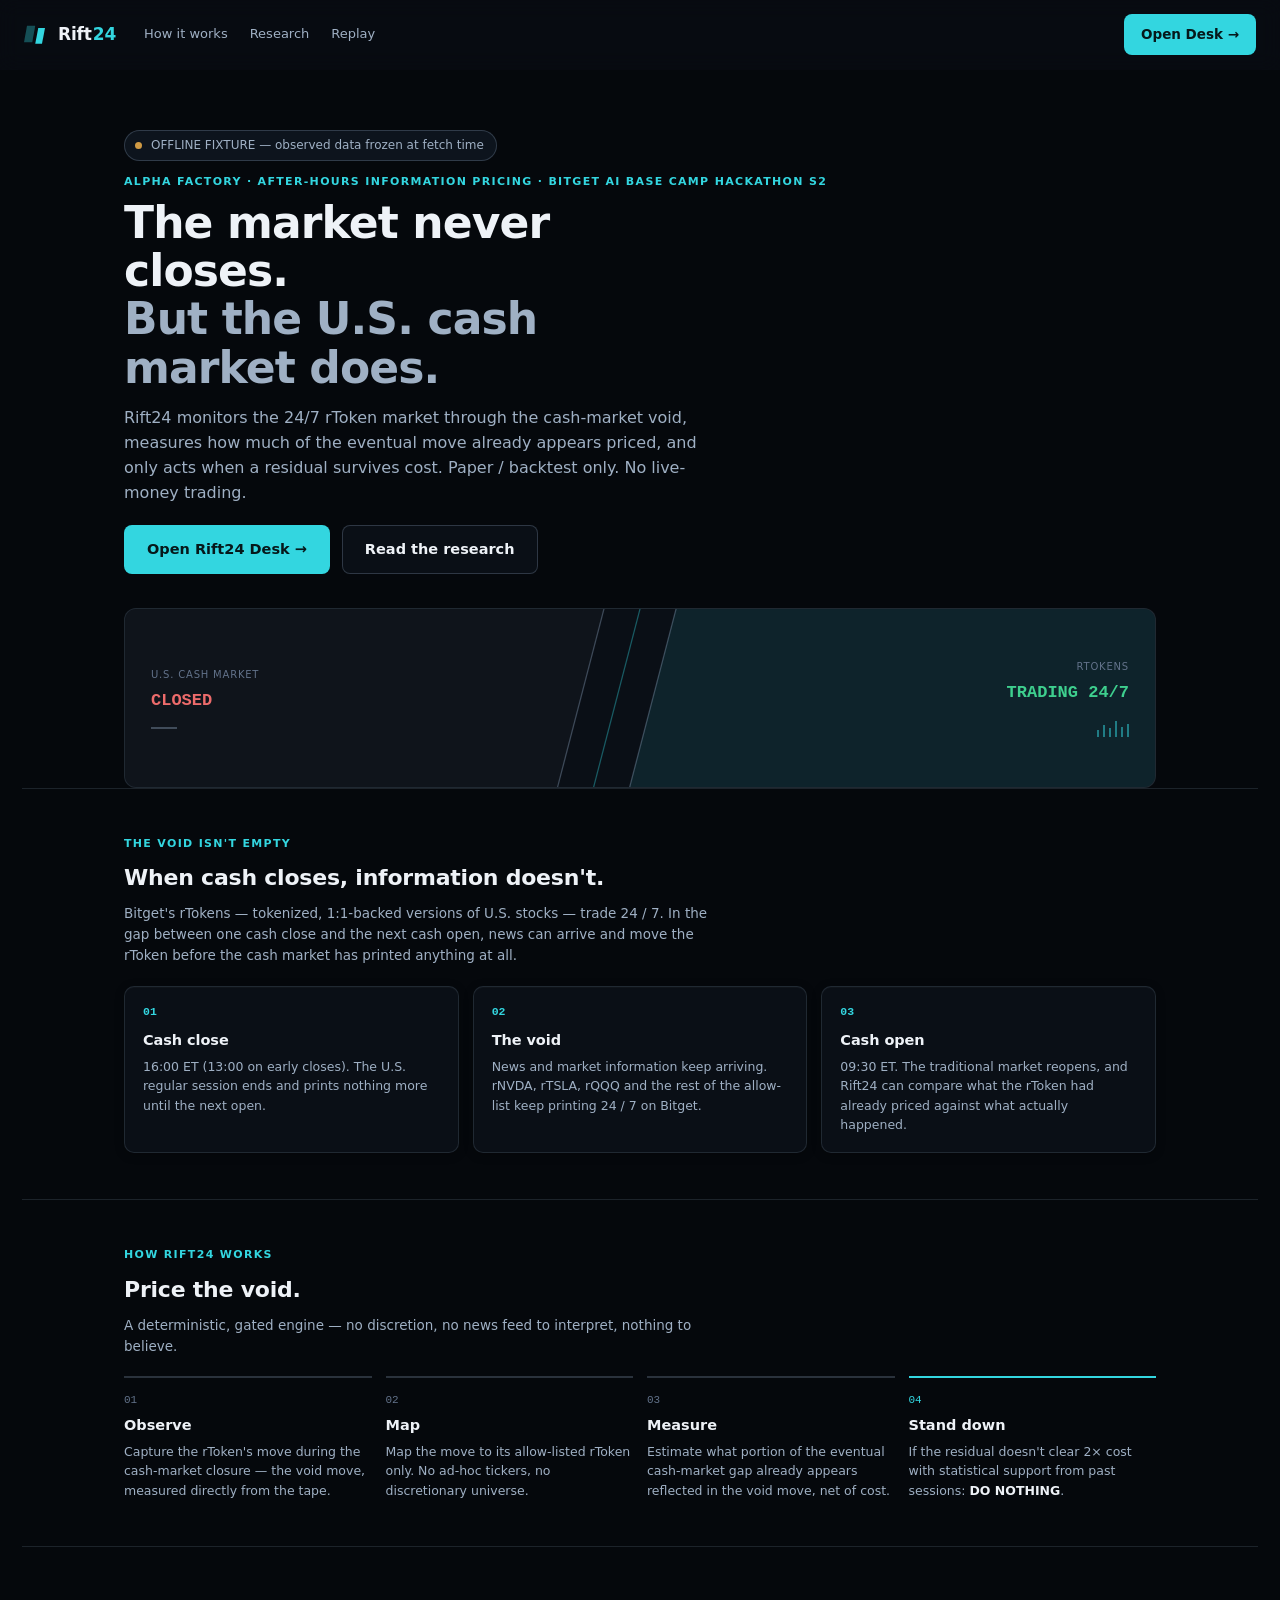
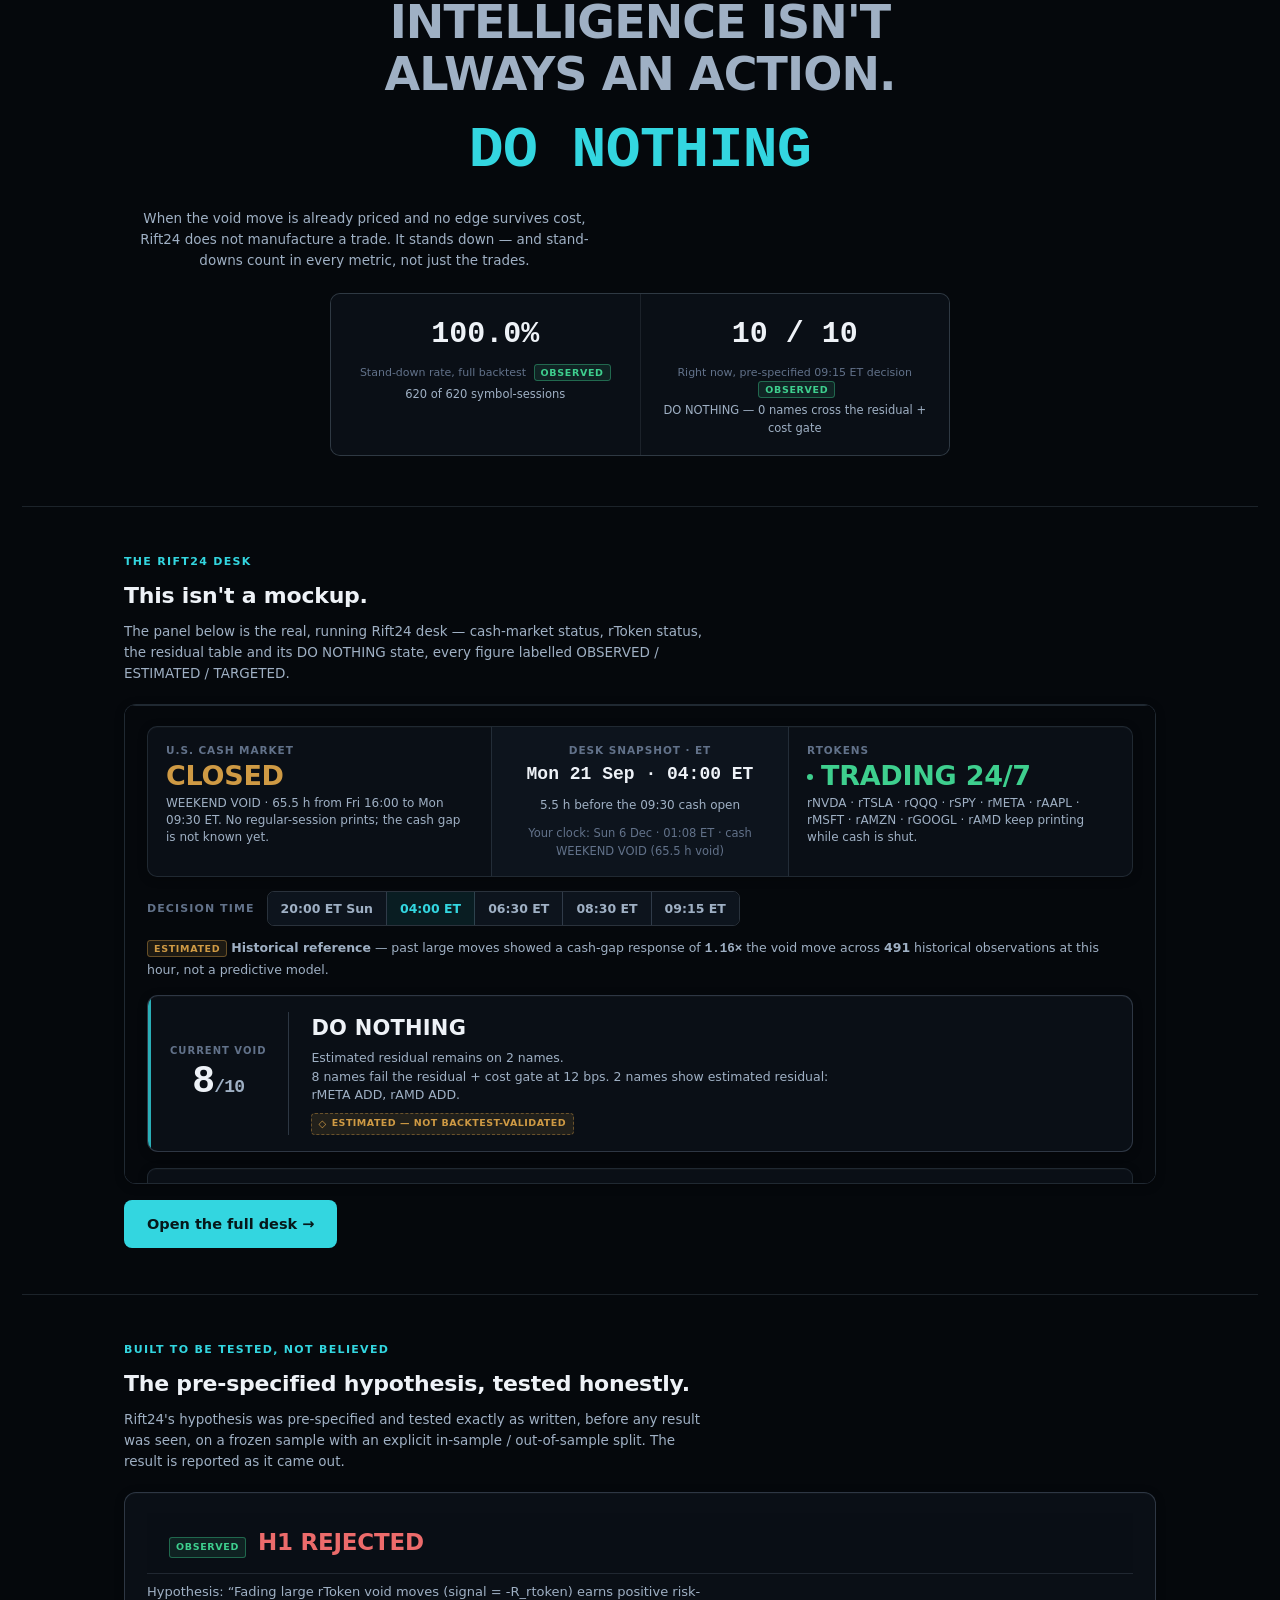
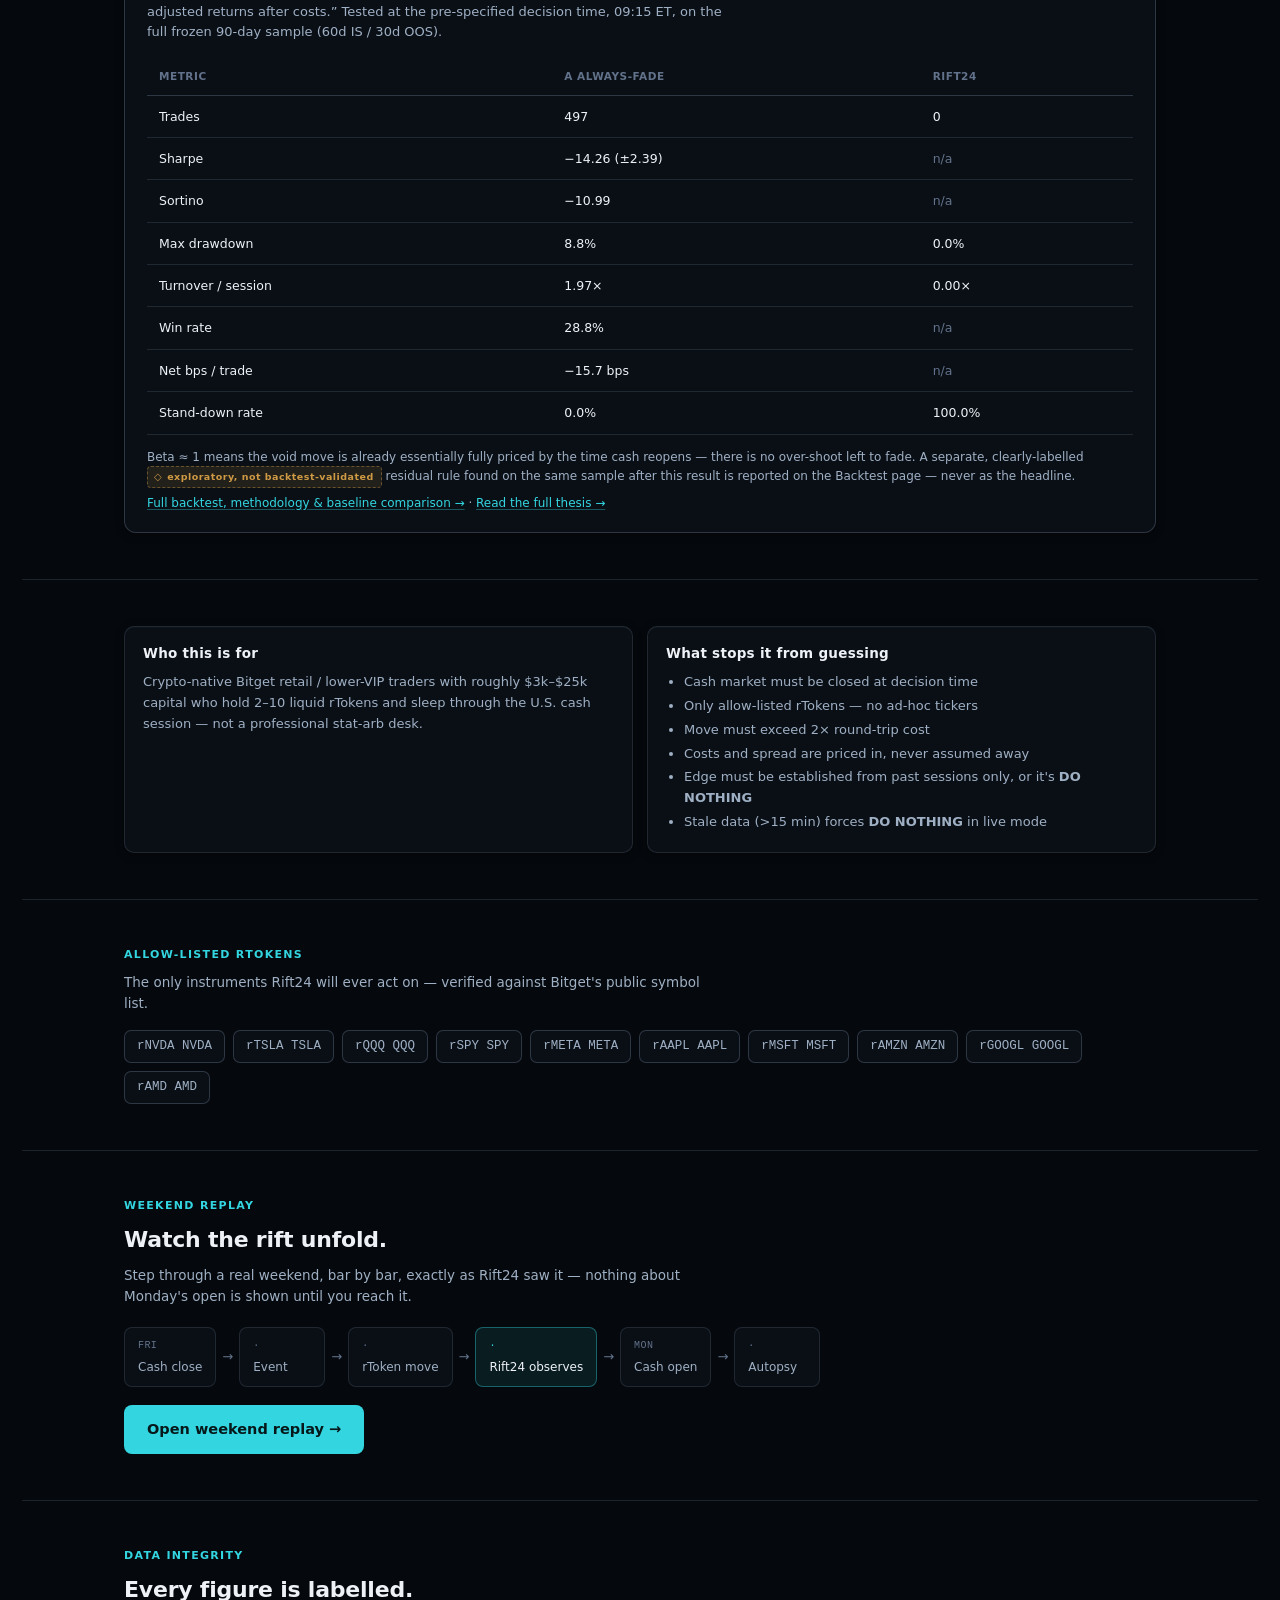
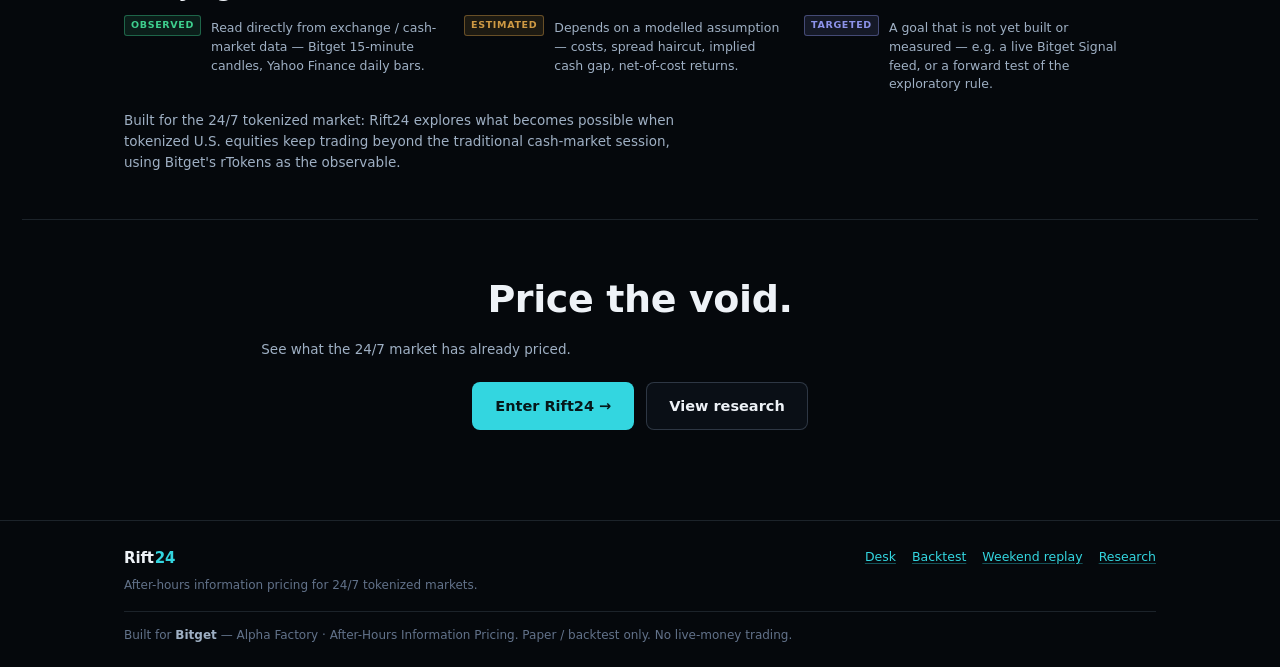
==== app/landing/index.html @ 91537bf1 "Initial commit: Rift24 — After-Hours Information Pricing (Bitget AI Base Camp Hackathon S2) Determin" ====
<!doctype html>
<html lang="en">
<head>
  <meta charset="utf-8">
  <meta name="viewport" content="width=device-width, initial-scale=1">
  <title>Rift24 — price the void</title>
  <meta name="description" content="Rift24 measures how much overnight information is already priced into 24/7 rTokens before the U.S. cash market opens — and only acts when meaningful residual remains after costs. Paper/backtest only.">
  <meta name="theme-color" content="#05080c">
  <link rel="icon" href="data:image/svg+xml,%3Csvg xmlns='http://www.w3.org/2000/svg' viewBox='0 0 32 32'%3E%3Crect width='32' height='32' rx='7' fill='%2305080c'/%3E%3Cpath d='M4 5 L15 5 L11 27 L0 27 Z' fill='%233a4656'/%3E%3Cpath d='M19 8 L28 8 L24 29 L15 29 Z' fill='%2333d6e0'/%3E%3C/svg%3E">
  <link rel="stylesheet" href="../styles.css">
  <link rel="stylesheet" href="landing.css">
</head>
<body>
  <div class="riftbg" aria-hidden="true"></div>
  <a class="skip" href="#main">Skip to content</a>

  <nav class="lnav" id="lnav" aria-label="Primary">
    <a class="brand" href="index.html">
      <span class="mark" aria-hidden="true">
        <svg viewBox="0 0 32 32" width="24" height="24" role="img" aria-label="Rift24 mark">
          <path d="M4 5 L15 5 L11 27 L0 27 Z" fill="currentColor" opacity="0.34"/>
          <path d="M19 8 L28 8 L24 29 L15 29 Z" fill="currentColor"/>
        </svg>
      </span>
      <span class="wordmark"><span class="rf">Rift</span><span class="yr">24</span></span>
    </a>
    <div class="lnavlinks">
      <a href="#how">How it works</a>
      <a href="#research">Research</a>
      <a href="#replay">Replay</a>
    </div>
    <div class="cta">
      <a class="lbtn primary" href="../index.html">Open Desk →</a>
    </div>
  </nav>

  <main id="main" tabindex="-1">
    <section class="lhero">
      <div class="lwrap">
        <div class="lstatus" id="lstatus" role="status" aria-live="polite"><span class="dot"></span> Loading data status…</div>
        <div class="leyebrow">Alpha Factory · After-Hours Information Pricing · Bitget AI Base Camp Hackathon S2</div>
        <h1 class="lh1">The market never closes.<br><span class="dim">But the U.S. cash market does.</span></h1>
        <p class="llede">Rift24 monitors the 24/7 rToken market through the cash-market void, measures how much of the eventual move already appears priced, and only acts when a residual survives cost. Paper / backtest only. No live-money trading.</p>
        <div class="lctas">
          <a class="lbtn primary" href="../index.html">Open Rift24 Desk →</a>
          <a class="lbtn ghost" href="#research">Read the research</a>
        </div>

        <div class="lriftvisual" aria-hidden="true">
          <svg class="lrv-bg" viewBox="0 0 800 220" preserveAspectRatio="none">
            <polygon points="0,0 372,0 336,220 0,220" class="lrv-left"/>
            <polygon points="428,0 800,0 800,220 392,220" class="lrv-right"/>
            <line x1="372" y1="0" x2="336" y2="220" class="lrv-seam lrv-seam-a"/>
            <line x1="400" y1="0" x2="364" y2="220" class="lrv-seam lrv-seam-b"/>
            <line x1="428" y1="0" x2="392" y2="220" class="lrv-seam lrv-seam-c"/>
          </svg>
          <div class="lrv-pane lrv-pane-l">
            <div class="lrv-k">U.S. cash market</div>
            <div class="lrv-v" id="lrv-cash-v">CLOSED</div>
            <div class="lrv-tick"></div>
          </div>
          <div class="lrv-pane lrv-pane-r">
            <div class="lrv-k">rTokens</div>
            <div class="lrv-v open">TRADING 24/7</div>
            <div class="lrv-tape"><span></span><span></span><span></span><span></span><span></span><span></span></div>
          </div>
        </div>
      </div>
    </section>

    <section class="lsection" id="void">
      <div class="lwrap">
        <div class="leyebrow">The void isn't empty</div>
        <h2 class="lh2">When cash closes, information doesn't.</h2>
        <p class="lsub">Bitget's rTokens — tokenized, 1:1-backed versions of U.S. stocks — trade 24 / 7. In the gap between one cash close and the next cash open, news can arrive and move the rToken before the cash market has printed anything at all.</p>
        <div class="lsteps">
          <div class="lstep"><div class="n">01</div><h3>Cash close</h3><p>16:00 ET (13:00 on early closes). The U.S. regular session ends and prints nothing more until the next open.</p></div>
          <div class="lstep"><div class="n">02</div><h3>The void</h3><p>News and market information keep arriving. rNVDA, rTSLA, rQQQ and the rest of the allow-list keep printing 24 / 7 on Bitget.</p></div>
          <div class="lstep"><div class="n">03</div><h3>Cash open</h3><p>09:30 ET. The traditional market reopens, and Rift24 can compare what the rToken had already priced against what actually happened.</p></div>
        </div>
      </div>
    </section>

    <section class="lsection" id="how">
      <div class="lwrap">
        <div class="leyebrow">How Rift24 works</div>
        <h2 class="lh2">Price the void.</h2>
        <p class="lsub">A deterministic, gated engine — no discretion, no news feed to interpret, nothing to believe.</p>
        <div class="lhow">
          <div class="lhstep"><div class="n">01</div><div class="t">Observe</div><p>Capture the rToken's move during the cash-market closure — the void move, measured directly from the tape.</p></div>
          <div class="lhstep"><div class="n">02</div><div class="t">Map</div><p>Map the move to its allow-listed rToken only. No ad-hoc tickers, no discretionary universe.</p></div>
          <div class="lhstep"><div class="n">03</div><div class="t">Measure</div><p>Estimate what portion of the eventual cash-market gap already appears reflected in the void move, net of cost.</p></div>
          <div class="lhstep"><div class="n">04</div><div class="t">Stand down</div><p>If the residual doesn't clear 2× cost with statistical support from past sessions: <b>DO NOTHING</b>.</p></div>
        </div>
      </div>
    </section>

    <section class="lsection lnothing">
      <div class="lwrap">
        <div class="ldn-head">INTELLIGENCE ISN'T<br>ALWAYS AN ACTION.</div>
        <div class="ldn-word">DO NOTHING</div>
        <p class="lsub" style="max-width:56ch;margin:12px 0 22px">When the void move is already priced and no edge survives cost, Rift24 does not manufacture a trade. It stands down — and stand-downs count in every metric, not just the trades.</p>
        <div class="ldn-stats">
          <div class="ldn-stat">
            <div class="v" id="dn-hist-rate">—</div>
            <div class="k">Stand-down rate, full backtest <span class="lab lab-obs">OBSERVED</span></div>
            <div class="sub" id="dn-hist-detail">— of — symbol-sessions</div>
          </div>
          <div class="ldn-stat">
            <div class="v" id="dn-live">—</div>
            <div class="k">Right now, pre-specified 09:15 ET decision <span class="lab lab-obs">OBSERVED</span></div>
            <div class="sub" id="dn-live-detail">names cross the residual + cost gate</div>
          </div>
        </div>
      </div>
    </section>

    <section class="lsection" id="preview">
      <div class="lwrap">
        <div class="leyebrow">The Rift24 desk</div>
        <h2 class="lh2">This isn't a mockup.</h2>
        <p class="lsub">The panel below is the real, running Rift24 desk — cash-market status, rToken status, the residual table and its DO NOTHING state, every figure labelled OBSERVED / ESTIMATED / TARGETED.</p>
        <div class="lpreview">
          <iframe class="lpreview-frame" src="../index.html" title="Rift24 desk — live preview" loading="lazy"></iframe>
        </div>
        <div class="lctas" style="margin-top:16px">
          <a class="lbtn primary" href="../index.html">Open the full desk →</a>
        </div>
      </div>
    </section>

    <section class="lsection" id="research">
      <div class="lwrap">
        <div class="leyebrow">Built to be tested, not believed</div>
        <h2 class="lh2">The pre-specified hypothesis, tested honestly.</h2>
        <p class="lsub">Rift24's hypothesis was pre-specified and tested exactly as written, before any result was seen, on a frozen sample with an explicit in-sample / out-of-sample split. The result is reported as it came out.</p>
        <div class="lverdict">
          <div class="top"><span class="lab lab-obs">OBSERVED</span><span class="word" id="lverdict-word">Loading…</span></div>
          <p class="hyp" id="lverdict-hyp">Loading hypothesis…</p>
          <div class="tablewrap">
            <table id="lmetrics">
              <thead><tr><th>metric</th><th>A always-fade</th><th>Rift24</th></tr></thead>
              <tbody id="lmetrics-body"></tbody>
            </table>
          </div>
          <p class="lfoot-note">Beta ≈ 1 means the void move is already essentially fully priced by the time cash reopens — there is no over-shoot left to fade. A separate, clearly-labelled <span class="notval">exploratory, not backtest-validated</span> residual rule found on the same sample after this result is reported on the Backtest page — never as the headline.</p>
          <p class="lfoot-note"><a href="../index.html#backtest">Full backtest, methodology &amp; baseline comparison →</a> · <a href="../thesis/">Read the full thesis →</a></p>
        </div>
      </div>
    </section>

    <section class="lsection">
      <div class="lwrap">
        <div class="lgrid2">
          <div class="lcard">
            <h3>Who this is for</h3>
            <p>Crypto-native Bitget retail / lower-VIP traders with roughly $3k–$25k capital who hold 2–10 liquid rTokens and sleep through the U.S. cash session — not a professional stat-arb desk.</p>
          </div>
          <div class="lcard">
            <h3>What stops it from guessing</h3>
            <ul>
              <li>Cash market must be closed at decision time</li>
              <li>Only allow-listed rTokens — no ad-hoc tickers</li>
              <li>Move must exceed 2× round-trip cost</li>
              <li>Costs and spread are priced in, never assumed away</li>
              <li>Edge must be established from past sessions only, or it's <b>DO NOTHING</b></li>
              <li>Stale data (&gt;15 min) forces <b>DO NOTHING</b> in live mode</li>
            </ul>
          </div>
        </div>
      </div>
    </section>

    <section class="lsection">
      <div class="lwrap">
        <div class="leyebrow">Allow-listed rTokens</div>
        <p class="lsub" style="margin-bottom:16px">The only instruments Rift24 will ever act on — verified against Bitget's public symbol list.</p>
        <div class="ltickers" id="ltickers"></div>
      </div>
    </section>

    <section class="lsection" id="replay">
      <div class="lwrap">
        <div class="leyebrow">Weekend replay</div>
        <h2 class="lh2">Watch the rift unfold.</h2>
        <p class="lsub">Step through a real weekend, bar by bar, exactly as Rift24 saw it — nothing about Monday's open is shown until you reach it.</p>
        <div class="lreplaytl">
          <div class="lrt-step"><span>FRI</span>Cash close</div>
          <div class="lrt-arrow">→</div>
          <div class="lrt-step"><span>·</span>Event</div>
          <div class="lrt-arrow">→</div>
          <div class="lrt-step"><span>·</span>rToken move</div>
          <div class="lrt-arrow">→</div>
          <div class="lrt-step accent"><span>·</span>Rift24 observes</div>
          <div class="lrt-arrow">→</div>
          <div class="lrt-step"><span>MON</span>Cash open</div>
          <div class="lrt-arrow">→</div>
          <div class="lrt-step"><span>·</span>Autopsy</div>
        </div>
        <div class="lctas" style="margin-top:18px">
          <a class="lbtn primary" href="../index.html#replay">Open weekend replay →</a>
        </div>
      </div>
    </section>

    <section class="lsection">
      <div class="lwrap">
        <div class="leyebrow">Data integrity</div>
        <h2 class="lh2">Every figure is labelled.</h2>
        <div class="llegend">
          <div class="item"><b class="lab lab-obs">OBSERVED</b><p>Read directly from exchange / cash-market data — Bitget 15-minute candles, Yahoo Finance daily bars.</p></div>
          <div class="item"><b class="lab lab-est">ESTIMATED</b><p>Depends on a modelled assumption — costs, spread haircut, implied cash gap, net-of-cost returns.</p></div>
          <div class="item"><b class="lab lab-tgt">TARGETED</b><p>A goal that is not yet built or measured — e.g. a live Bitget Signal feed, or a forward test of the exploratory rule.</p></div>
        </div>
        <p class="lsub" style="margin:16px 0 0">Built for the 24/7 tokenized market: Rift24 explores what becomes possible when tokenized U.S. equities keep trading beyond the traditional cash-market session, using Bitget's rTokens as the observable.</p>
      </div>
    </section>

    <section class="lsection lfinal">
      <div class="lwrap">
        <h2 class="lh2" style="font-size:clamp(24px,4vw,38px);margin-bottom:10px">Price the void.</h2>
        <p class="lsub" style="margin-bottom:22px">See what the 24/7 market has already priced.</p>
        <div class="lctas">
          <a class="lbtn primary" href="../index.html">Enter Rift24 →</a>
          <a class="lbtn ghost" href="#research">View research</a>
        </div>
      </div>
    </section>
  </main>

  <footer class="lfoot">
    <div class="lwrap">
      <div class="lfoot-top">
        <div class="lfoot-brand">
          <span class="wordmark"><span class="rf">Rift</span><span class="yr">24</span></span>
          <p>After-hours information pricing for 24/7 tokenized markets.</p>
        </div>
        <span class="links">
          <a href="../index.html">Desk</a>
          <a href="../index.html#backtest">Backtest</a>
          <a href="../index.html#replay">Weekend replay</a>
          <a href="../thesis/">Research</a>
        </span>
      </div>
      <span class="bitget">Built for <b>Bitget</b> — Alpha Factory · After-Hours Information Pricing. Paper / backtest only. No live-money trading.</span>
    </div>
  </footer>

  <script src="../demo_state.js"></script>
  <script src="landing.js"></script>
</body>
</html>
---- app/styles.css ----
/* ==================================================================================================
   RIFT24 — design system
   Institutional research terminal. Two planes, one rift. Restraint over decoration.
   ================================================================================================== */
:root {
  /* ---- surfaces: obsidian base, cool and dark, no gradients-as-decoration */
  --bg: #05080c;
  --surface-1: #0a0f16;
  --surface-2: #0d141d;
  --surface-3: #111a25;
  --line: rgba(151, 176, 201, 0.16);
  --line-2: rgba(151, 176, 201, 0.25);
  --line-3: rgba(151, 176, 201, 0.36);
  --shadow: 0 2px 10px rgba(0, 0, 0, 0.28), inset 0 1px 0 rgba(255, 255, 255, 0.025);

  /* ---- text */
  --text: #eef2f7;
  --text-dim: #9fb0c4;
  --text-faint: #62728a;

  /* ---- semantic accents: cyan = product/interaction, green = confirmed, red = risk,
          amber = estimated, purple = targeted/research */
  --cyan: #33d6e0;
  --cyan-dim: #1fa7b0;
  --cyan-bg: rgba(51, 214, 224, 0.10);
  --cyan-line: rgba(51, 214, 224, 0.38);
  --green: #3ecf8e;
  --green-bg: rgba(62, 207, 142, 0.11);
  --green-line: rgba(62, 207, 142, 0.4);
  --red: #ec6b6b;
  --red-bg: rgba(236, 107, 107, 0.11);
  --red-line: rgba(236, 107, 107, 0.4);
  --amber: #cf9a44;
  --amber-bg: rgba(207, 154, 68, 0.12);
  --amber-line: rgba(207, 154, 68, 0.42);
  --purple: #8d93ea;
  --purple-bg: rgba(141, 147, 234, 0.12);
  --purple-line: rgba(141, 147, 234, 0.4);
  --focus: #33d6e0;

  --mono: ui-monospace, "SF Mono", "Cascadia Mono", Menlo, Consolas, monospace;
  --sans: Inter, system-ui, -apple-system, "Segoe UI", Roboto, sans-serif;
  --ease: cubic-bezier(.2, .7, .3, 1);
  color-scheme: dark;
}
* { box-sizing: border-box; }
html { background: var(--bg); }
body {
  margin: 0; background: var(--bg); color: var(--text);
  font: 14px/1.55 var(--sans); font-variant-numeric: tabular-nums; -webkit-font-smoothing: antialiased;
  position: relative;
}
a { color: var(--cyan); text-decoration-color: rgba(51, 214, 224, 0.35); text-underline-offset: 2px; }
a:hover { text-decoration-color: currentColor; }
h1, h2, h3, h4 { margin: 0; font-weight: 620; letter-spacing: -0.006em; color: var(--text); }
h2 { font-size: 15px; }
h3 { font-size: 12.5px; color: var(--text-dim); letter-spacing: 0.02em; font-weight: 600; }
p { margin: 0; }
button { font: inherit; color: inherit; cursor: pointer; background: none; }
:focus-visible { outline: 2px solid var(--focus); outline-offset: 2px; border-radius: 3px; }
.skip { position: absolute; left: -999px; top: 8px; background: var(--focus); color: #06181a; padding: 6px 10px; border-radius: 4px; z-index: 50; }
.skip:focus { left: 8px; }
.mono { font-family: var(--mono); }
.muted { color: var(--text-dim); }
.faint { color: var(--text-faint); }
.num { text-align: right; font-family: var(--mono); font-size: 13px; font-variant-numeric: tabular-nums; }
.pos { color: var(--green); } .neg { color: var(--red); }
::selection { background: rgba(51, 214, 224, 0.25); }

/* ================================================================ the rift: ambient background */
.riftbg { position: fixed; inset: 0; z-index: -1; pointer-events: none; overflow: hidden; background: var(--bg); }
.riftbg::before {
  content: ""; position: absolute; inset: -15%;
  background:
    linear-gradient(118deg, rgba(151, 176, 201, 0.030) 0%, rgba(151, 176, 201, 0.030) 41.5%, transparent 42.5%, transparent 100%),
    linear-gradient(118deg, transparent 0%, transparent 57.5%, rgba(51, 214, 224, 0.032) 58.5%, rgba(51, 214, 224, 0.012) 63%, transparent 64%);
}
.riftbg::after {
  content: ""; position: absolute; inset: -15%;
  background: linear-gradient(118deg, transparent 49.4%, rgba(51, 214, 224, 0.085) 50%, transparent 50.6%);
  filter: blur(0.5px);
  animation: rift-drift 100s linear infinite alternate;
  transition: transform 1200ms var(--ease), opacity 1200ms var(--ease);
}
@keyframes rift-drift { from { transform: translate3d(0, 0, 0) rotate(0deg); } to { transform: translate3d(-1.4%, 1%, 0) rotate(0.25deg); } }
@media (prefers-reduced-motion: reduce) { .riftbg::after { animation: none; } }
body[data-replay-step="0"] .riftbg::after { transform: rotate(0deg); }
body[data-replay-step="1"] .riftbg::after { transform: rotate(0.15deg) translateX(0.2%); }
body[data-replay-step="2"] .riftbg::after { transform: rotate(0.4deg) translateX(0.6%); }
body[data-replay-step="3"] .riftbg::after { transform: rotate(0.7deg) translateX(1%); opacity: 1.3; }
body[data-replay-step="4"] .riftbg::after { transform: rotate(-0.3deg) translateX(-0.6%); opacity: 1.15; }
body[data-replay-step="5"] .riftbg::after { transform: rotate(-0.6deg) translateX(-1.1%); opacity: 1; }

/* ================================================================ top bar */
.top { display: flex; align-items: center; gap: 22px; padding: 12px 22px; border-bottom: 1px solid var(--line); background: rgba(10, 15, 22, 0.86); backdrop-filter: blur(10px); -webkit-backdrop-filter: blur(10px); position: sticky; top: 0; z-index: 5; flex-wrap: wrap; }
.brand { display: flex; align-items: center; gap: 10px; min-width: 0; }
.mark { color: var(--cyan); align-self: center; display: inline-flex; flex: none; }
.wordmark { font-size: 17px; font-weight: 680; letter-spacing: -0.01em; display: inline-flex; align-items: baseline; gap: 1px; white-space: nowrap; }
.wordmark .rf { color: var(--text); }
.wordmark .yr { color: var(--cyan); font-weight: 560; }
.tag { color: var(--text-faint); font-size: 12px; padding-left: 12px; border-left: 1px solid var(--line-2); margin-left: 2px; }
.tabs { display: flex; gap: 2px; margin-left: 10px; }
.tabs button { border: 0; border-bottom: 2px solid transparent; padding: 9px 14px 8px; color: var(--text-faint); font-weight: 560; font-size: 13.5px; transition: color 180ms var(--ease), border-color 180ms var(--ease); }
.tabs button:hover { color: var(--text-dim); }
.tabs button[aria-selected="true"] { color: var(--text); border-bottom-color: var(--cyan); }
/* No ring for mouse/touch clicks — the active-tab underline already shows state.
   :focus-visible (keyboard nav) still gets a ring, which accessibility requires. */
.tabs button:focus { outline: none; }
.tabs button:focus-visible { outline: none; box-shadow: inset 0 0 0 1px var(--cyan-line), 0 0 0 3px var(--cyan-bg); border-radius: 4px; }

/* compact live-state indicator, top right */
.statuspill { margin-left: auto; display: flex; align-items: center; gap: 9px; padding: 5px 12px 5px 10px; border: 1px solid var(--line-2); border-radius: 7px; background: var(--surface-2); }
.statuspill .dot { width: 7px; height: 7px; border-radius: 50%; background: var(--amber); flex: none; box-shadow: 0 0 0 3px rgba(207, 154, 68, 0.14); }
.statuspill .dot.green { background: var(--green); box-shadow: 0 0 0 3px rgba(62, 207, 142, 0.14); }
.statuspill .txt { display: flex; flex-direction: column; line-height: 1.25; }
.statuspill .l1 { font-size: 11px; font-weight: 650; letter-spacing: 0.04em; color: var(--text-dim); }
.statuspill .l2 { font-size: 10.5px; color: var(--text-faint); }
.statuspill .l2.neg { color: var(--red); }

.paper { padding: 7px 22px; font-size: 12px; color: var(--text-faint); background: var(--surface-1); border-bottom: 1px solid var(--line); }
main { padding: 20px 22px 44px; max-width: 1360px; margin: 0 auto; outline: none; }
.view[hidden] { display: none; }
.foot { display: flex; justify-content: space-between; align-items: center; gap: 12px; flex-wrap: wrap; padding: 16px 22px; color: var(--text-faint); font-size: 12px; border-top: 1px solid var(--line); }
.foot .bitget { display: inline-flex; align-items: center; gap: 6px; color: var(--text-faint); }
.foot .bitget b { color: var(--text-dim); font-weight: 600; }

/* ================================================================ labels / badges */
.lab { font-size: 9.5px; letter-spacing: 0.07em; font-weight: 700; padding: 2px 6px; border-radius: 3px; border: 1px solid; white-space: nowrap; vertical-align: middle; }
.lab-obs { color: var(--green); border-color: var(--green-line); background: var(--green-bg); }
.lab-est { color: var(--amber); border-color: var(--amber-line); background: var(--amber-bg); }
.lab-tgt { color: var(--purple); border-color: var(--purple-line); background: var(--purple-bg); }
.lab-src { color: var(--green); border-color: var(--green-line); background: var(--green-bg); }
.lab-ill { color: var(--text-faint); border-color: var(--line-2); background: transparent; }
.lab-post { color: var(--amber); border-color: var(--amber-line); background: var(--amber-bg); }

/* validation-status tag: makes an unvalidated estimate visually distinct from a backtest result */
.notval { display: inline-flex; align-items: center; gap: 5px; font-size: 9.5px; letter-spacing: 0.05em; font-weight: 650; color: var(--amber); border: 1px dashed var(--amber-line); background: var(--amber-bg); padding: 2px 7px 2px 6px; border-radius: 4px; white-space: nowrap; }
.notval::before { content: "◇"; font-size: 10px; }

/* ================================================================ panels */
.panel { background: var(--surface-1); border: 1px solid var(--line); border-radius: 9px; box-shadow: var(--shadow); }
.panel > .hd { display: flex; align-items: center; justify-content: space-between; gap: 12px; padding: 12px 15px; border-bottom: 1px solid var(--line); }
.panel > .bd { padding: 15px; }
.grid-2 { display: grid; grid-template-columns: minmax(0, 1fr) minmax(0, 1fr); gap: 16px; }
.stack { display: grid; gap: 16px; grid-template-columns: minmax(0, 1fr); }
.split > *, .grid-2 > *, .stack > * { min-width: 0; }
.split { display: grid; grid-template-columns: minmax(0, 1.55fr) minmax(0, 1fr); gap: 16px; align-items: start; }
.split-r { grid-template-columns: minmax(0, 1.2fr) minmax(0, 1fr); }
.sticky { position: sticky; top: 68px; }

/* ================================================================ status modules (top clock band) */
.clock { display: grid; grid-template-columns: 1.15fr 1fr 1.15fr; gap: 0; border: 1px solid var(--line); border-radius: 10px; background: var(--surface-1); overflow: hidden; box-shadow: var(--shadow); }
.clock > div { padding: 15px 18px; }
.clock .mid { border-left: 1px solid var(--line); border-right: 1px solid var(--line); text-align: center; display: grid; align-content: center; gap: 3px; background: var(--surface-2); }
.clock .kicker { font-size: 10.5px; letter-spacing: 0.09em; font-weight: 650; color: var(--text-faint); text-transform: uppercase; }
.clock .big { font-size: 27px; line-height: 1.1; font-weight: 660; letter-spacing: -0.01em; margin-top: 3px; }
.clock .closed { color: var(--amber); }
.clock .open24 { color: var(--green); }
.clock .sub { color: var(--text-dim); font-size: 12px; margin-top: 5px; line-height: 1.4; }
.clock .asof { font-family: var(--mono); font-size: 18px; font-weight: 600; white-space: nowrap; color: var(--text); }
.live { margin-top: 9px; font-size: 11.5px; color: var(--text-faint); }
.pulse { display: inline-block; width: 6px; height: 6px; border-radius: 50%; background: var(--green); margin-right: 8px; vertical-align: middle; box-shadow: 0 0 0 0 rgba(62, 207, 142, .55); animation: pulse 2.2s infinite; flex: none; }
@keyframes pulse { 70% { box-shadow: 0 0 0 7px rgba(62, 207, 142, 0); } 100% { box-shadow: 0 0 0 0 rgba(62, 207, 142, 0); } }
@media (prefers-reduced-motion: reduce) { .pulse { animation: none; } * { scroll-behavior: auto !important; } }

/* ================================================================ decision-time selector */
.seg { display: inline-flex; border: 1px solid var(--line-2); border-radius: 7px; overflow: hidden; flex-wrap: wrap; }
.seg button { background: var(--surface-2); border: 0; border-right: 1px solid var(--line-2); padding: 7px 13px; color: var(--text-dim); font-size: 12.5px; font-weight: 560; transition: background 170ms var(--ease), color 170ms var(--ease); }
.seg button:last-child { border-right: 0; }
.seg button:hover { color: var(--text); }
.seg button[aria-pressed="true"] { background: var(--cyan-bg); color: var(--cyan); font-weight: 650; }
.ctrl { display: flex; align-items: center; gap: 12px; flex-wrap: wrap; }

/* ================================================================ the hero moment — CURRENT VOID / DO NOTHING */
.stand { display: flex; align-items: center; gap: 22px; border: 1px solid var(--line-2); border-radius: 11px; padding: 16px 22px; background: var(--surface-1); box-shadow: var(--shadow); margin: 16px 0; position: relative; overflow: hidden; }
.stand::before { content: ""; position: absolute; left: 0; top: 0; bottom: 0; width: 3px; background: var(--text-dim); opacity: .5; }
.stand.traded::before { background: var(--cyan); opacity: .8; }
.stand .figure { display: flex; flex-direction: column; align-items: center; line-height: 1; flex: none; }
.stand .kicker { font-size: 10px; letter-spacing: 0.1em; font-weight: 700; color: var(--text-faint); text-transform: uppercase; margin-bottom: 7px; }
.stand .count { font-size: 38px; font-weight: 700; line-height: 1; letter-spacing: -0.02em; font-family: var(--mono); }
.stand .divider { width: 1px; align-self: stretch; background: var(--line-2); }
.stand .words { font-size: 21px; font-weight: 650; letter-spacing: 0.01em; color: var(--text); }
.stand .why { color: var(--text-dim); font-size: 12.5px; max-width: 66ch; margin-top: 4px; line-height: 1.5; }
.stand.traded .words { color: var(--text); }
.pill { display: inline-flex; align-items: center; gap: 5px; padding: 3px 9px; border-radius: 5px; font-weight: 650; font-size: 11.5px; letter-spacing: 0.03em; border: 1px solid; white-space: nowrap; }
.pill::before { content: ""; width: 5px; height: 5px; border-radius: 50%; background: currentColor; flex: none; }
.pill.nothing { color: var(--text-dim); border-color: var(--line-2); background: var(--surface-2); }
.pill.add { color: var(--green); border-color: var(--green-line); background: var(--green-bg); }
.pill.fade { color: var(--red); border-color: var(--red-line); background: var(--red-bg); }
.pill.flatten { color: var(--cyan); border-color: var(--cyan-line); background: var(--cyan-bg); }
.pill.lg { font-size: 17px; padding: 5px 13px; }

/* ================================================================ table */
.tablewrap { overflow-x: auto; }
table { width: 100%; border-collapse: collapse; }
th { text-align: left; font-size: 10.5px; letter-spacing: 0.05em; text-transform: uppercase; color: var(--text-faint); font-weight: 620; padding: 10px 12px; vertical-align: bottom; border-bottom: 1px solid var(--line-2); white-space: nowrap; }
th.num { text-align: right; }
td { padding: 11px 12px; border-bottom: 1px solid var(--line); vertical-align: middle; }
tr.row { cursor: pointer; transition: background 150ms var(--ease); }
tr.row:hover td { background: var(--surface-2); }
tr.row[aria-selected="true"] td { background: var(--cyan-bg); }
tr.row[aria-selected="true"] td:first-child { box-shadow: inset 2px 0 var(--cyan); }
tr.total td { font-weight: 620; border-bottom: 0; }
td .sym { font-weight: 650; background: none; border: 0; padding: 0; text-align: left; color: var(--text); font-size: 13.5px; }
td .sym small { color: var(--text-faint); font-weight: 500; margin-left: 6px; font-size: 11px; }
td.stancecell { white-space: nowrap; }
.sub2 { display: block; color: var(--text-faint); font-size: 10.5px; font-family: var(--sans); margin-top: 2px; }
.statusdot { display: inline-flex; align-items: center; gap: 6px; font-size: 11px; color: var(--text-dim); }
.statusdot i { width: 6px; height: 6px; border-radius: 50%; background: var(--green); flex: none; }
.statusdot.est i { background: var(--amber); }

/* ================================================================ row detail — RIFT24 ANALYSIS */
.detail h2 { display: flex; gap: 10px; align-items: baseline; flex-wrap: wrap; font-size: 17px; }
.detail .eyebrow { font-size: 10px; letter-spacing: 0.1em; text-transform: uppercase; color: var(--cyan); font-weight: 700; display: block; margin-bottom: 3px; }
.kv { display: grid; grid-template-columns: repeat(3, minmax(0, 1fr)); gap: 1px; margin: 13px 0; background: var(--line); border: 1px solid var(--line); border-radius: 7px; overflow: hidden; }
.kv > div { background: var(--surface-1); padding: 10px 11px; }
.kv .k { font-size: 10px; letter-spacing: 0.05em; text-transform: uppercase; color: var(--text-faint); display: flex; gap: 6px; align-items: center; flex-wrap: wrap; }
.kv .v { font-family: var(--mono); font-size: 16px; font-weight: 620; margin-top: 3px; color: var(--text); }
.explain { border-left: 2px solid var(--line-3); padding: 9px 13px; background: var(--surface-2); color: var(--text-dim); border-radius: 0 7px 7px 0; margin: 11px 0; font-size: 13px; line-height: 1.55; }
.calc { border: 1px solid var(--line-2); border-radius: 7px; padding: 11px 13px; margin: 10px 0; font-family: var(--mono); font-size: 12.5px; color: var(--text-dim); background: var(--surface-2); }
.calc .ln { display: flex; justify-content: space-between; padding: 2px 0; }
.calc .ln.op { color: var(--text-faint); }
.calc .ln.eq { border-top: 1px solid var(--line-2); margin-top: 4px; padding-top: 6px; color: var(--text); font-weight: 650; }
.gates { list-style: none; margin: 9px 0 0; padding: 0; display: grid; gap: 5px; }
.gates li { display: grid; grid-template-columns: 20px 1fr; gap: 6px; font-size: 12px; color: var(--text-dim); }
.gates li b { color: var(--text); font-weight: 600; }
.gates .ok { color: var(--green); font-weight: 700; } .gates .no { color: var(--red); font-weight: 700; }
.note { color: var(--text-dim); font-size: 12.5px; }
.callout { border: 1px solid var(--line-2); border-left: 3px solid var(--amber); background: var(--amber-bg); padding: 11px 15px; border-radius: 7px; font-size: 13px; line-height: 1.55; }
.callout.bad { border-left-color: var(--red); background: var(--red-bg); }
.callout.blue { border-left-color: var(--cyan); background: var(--cyan-bg); }
.valstatus { border: 1px solid var(--line-2); border-radius: 7px; padding: 11px 13px; margin-top: 10px; font-size: 12.5px; color: var(--text-dim); line-height: 1.55; background: var(--surface-2); }
.valstatus b { color: var(--text); }

/* ================================================================ events */
.events { display: grid; gap: 9px; }
.ev { border: 1px solid var(--line); border-radius: 7px; padding: 10px 13px; background: var(--surface-2); }
.ev .h { font-weight: 600; font-size: 13px; color: var(--text); }
.ev .m { color: var(--text-dim); font-size: 12px; margin-top: 5px; line-height: 1.5; }
.chips { display: flex; gap: 6px; flex-wrap: wrap; margin-top: 7px; }
.chip { font-size: 10.5px; padding: 2px 8px; border-radius: 9px; border: 1px solid var(--line-2); color: var(--text-dim); }
.chip.direct { color: var(--cyan); border-color: var(--cyan-line); background: var(--cyan-bg); }
.chip.none { color: var(--text-faint); border-style: dashed; }

/* ================================================================ backtest / research report */
.researchhd { display: flex; align-items: baseline; gap: 10px; flex-wrap: wrap; }
.researchhd .eyebrow { font-size: 10.5px; letter-spacing: 0.1em; text-transform: uppercase; color: var(--text-faint); font-weight: 650; }
.verdict { font-size: 19px; font-weight: 680; letter-spacing: -0.01em; }
.verdict.rej { color: var(--red); }
.metrics td, .metrics th { padding: 8px 11px; }
.metrics td.k { color: var(--text-dim); }
.metrics tr.sep td { border-top: 1px solid var(--line-2); }
.timeline { display: grid; grid-template-columns: 2fr 1fr; border-radius: 7px; overflow: hidden; font-size: 12px; font-weight: 650; margin: 7px 0; }
.timeline div { padding: 9px 13px; }
.timeline .is { background: var(--cyan-bg); color: var(--cyan); border: 1px solid var(--cyan-line); }
.timeline .oos { background: var(--amber-bg); color: var(--amber); border: 1px solid var(--amber-line); border-left: 0; }
.timeline span { display: block; font-weight: 480; color: var(--text-dim); }
.chart { width: 100%; height: auto; display: block; }
.chart text { fill: var(--text-faint); font-size: 11px; font-family: var(--sans); }
.chart .axis { stroke: var(--line-2); }
.chart .grid { stroke: var(--line); }
.legend { display: flex; gap: 16px; flex-wrap: wrap; font-size: 12px; color: var(--text-dim); margin: 7px 0 0; }
.legend i { display: inline-block; width: 16px; height: 0; border-top: 2px solid; vertical-align: middle; margin-right: 6px; }
details.fold { border: 1px solid var(--line); border-radius: 9px; background: var(--surface-1); }
details.fold > summary { padding: 11px 15px; cursor: pointer; font-weight: 590; font-size: 13.5px; color: var(--text-dim); list-style: none; display: flex; align-items: center; gap: 8px; }
details.fold > summary::before { content: "▸"; color: var(--text-faint); font-size: 11px; transition: transform 170ms var(--ease); }
details.fold[open] > summary::before { transform: rotate(90deg); }
details.fold > summary::-webkit-details-marker { display: none; }
details.fold > div { padding: 0 15px 15px; }
.postbanner { display: flex; gap: 10px; align-items: center; border: 1px solid var(--amber-line); background: var(--amber-bg); color: var(--amber); padding: 9px 15px; border-radius: 7px; font-weight: 600; font-size: 12.5px; }
ul.tight { margin: 7px 0 0; padding-left: 18px; color: var(--text-dim); }
ul.tight li { margin: 4px 0; }

/* ================================================================ replay */
.stepper { display: grid; grid-template-columns: repeat(6, minmax(0, 1fr)); gap: 7px; list-style: none; padding: 0; margin: 0 0 15px; counter-reset: st; }
.stepper li { border: 1px solid var(--line); border-radius: 7px; padding: 9px 11px; background: var(--surface-1); font-size: 11.5px; color: var(--text-faint); position: relative; transition: border-color 200ms var(--ease), background 200ms var(--ease), color 200ms var(--ease); }
.stepper li::before { counter-increment: st; content: counter(st); display: inline-flex; width: 17px; height: 17px; align-items: center; justify-content: center; border-radius: 50%; border: 1px solid var(--line-2); font-size: 10px; margin-right: 6px; }
.stepper li.done { color: var(--text-dim); border-color: var(--line-2); }
.stepper li.now { color: var(--cyan); background: var(--cyan-bg); border-color: var(--cyan-line); font-weight: 620; }
.stepper li.now::before { border-color: var(--cyan); color: var(--cyan); }
.stepper li.future { opacity: .5; }
.replaybar { display: flex; gap: 10px; align-items: center; flex-wrap: wrap; margin-bottom: 13px; }
.btn { background: var(--surface-2); border: 1px solid var(--line-2); border-radius: 7px; padding: 7px 14px; font-weight: 590; font-size: 13px; color: var(--text-dim); transition: border-color 170ms var(--ease), color 170ms var(--ease), background 170ms var(--ease); }
.btn:hover { border-color: var(--line-3); color: var(--text); }
.btn.primary { background: var(--cyan-bg); color: var(--cyan); border-color: var(--cyan-line); font-weight: 630; }
.btn.primary:hover { background: rgba(51, 214, 224, 0.16); }
.btn[disabled] { opacity: .4; cursor: not-allowed; }
.rclock { font-family: var(--mono); font-size: 14.5px; color: var(--text); }
.hidden-future { border: 1px dashed var(--line-2); border-radius: 9px; padding: 28px; text-align: center; color: var(--text-faint); }
.bars { display: grid; gap: 7px; }
.bar { display: grid; grid-template-columns: 96px 1fr 70px; gap: 8px; align-items: center; font-size: 12px; }
.bar .track { background: var(--surface-2); height: 12px; border-radius: 3px; position: relative; }
.bar .fill { position: absolute; top: 0; bottom: 0; border-radius: 3px; transition: width 260ms var(--ease); }

@media (max-width: 1020px) {
  .split-r { grid-template-columns: 1fr; }
  .clock { grid-template-columns: 1fr; }
  .clock .mid { border: 0; border-top: 1px solid var(--line); border-bottom: 1px solid var(--line); }
  .grid-2 { grid-template-columns: 1fr; }
  .stepper { grid-template-columns: repeat(2, 1fr); }
  .kv { grid-template-columns: repeat(2, 1fr); }
}
@media (max-width: 600px) {
  main { padding: 14px 12px 32px; }
  .top { padding: 9px 12px; gap: 8px; }
  .tag { display: none; }
  .clock .big { font-size: 23px; }
  .stand .count { font-size: 30px; } .stand .words { font-size: 17px; }
  .stand { flex-wrap: wrap; }
}

.thl { display: block; font-size: 9px; letter-spacing: 0.09em; font-weight: 650; margin-top: 2px; }
.thl.obs { color: var(--green); } .thl.est { color: var(--amber); } .thl.tgt { color: var(--purple); }

/* ================================================================ responsive refinements */
.scrollhint { display: none; padding: 6px 14px 10px; color: var(--text-faint); }
.metrics td:first-child, .metrics th:first-child { position: sticky; left: 0; background: var(--surface-1); z-index: 1; }
.metrics thead th:first-child { z-index: 2; }
.tablewrap { -webkit-overflow-scrolling: touch; }

@media (max-width: 1380px) {
  .split { grid-template-columns: minmax(0, 1fr); }
  .sticky { position: static; }
}
.split.one { grid-template-columns: minmax(0, 1fr); }
@media (min-width: 1700px) {
  main { max-width: 1560px; }
  body { font-size: 15px; }
}
@media (min-width: 2200px) {
  main { max-width: 1840px; }
  body { font-size: 16px; }
}

@media (pointer: coarse) {
  .tabs button, .seg button, .btn { min-height: 44px; }
  tr.row td { padding-top: 13px; padding-bottom: 13px; }
}

@media (max-width: 760px) {
  .scrollhint { display: block; }
  .top { position: static; }
  .tabs { margin-left: 0; width: 100%; }
  .tabs button { flex: 1; padding: 10px 6px; text-align: center; }
  .statuspill { margin-left: 0; width: 100%; justify-content: flex-start; }
  .paper { padding: 6px 12px; }
  .seg { width: 100%; }
  .seg button { flex: 1 1 30%; padding: 10px 6px; }
  .panel > .hd { flex-wrap: wrap; }
  .kv { grid-template-columns: repeat(2, minmax(0, 1fr)); }
  .kv .v { font-size: 15px; }
  .stand { padding: 13px 15px; gap: 13px; }
  .foot { flex-direction: column; align-items: flex-start; }
  .bar { grid-template-columns: 74px 1fr 62px; }
  .replaybar .btn { flex: 1 1 auto; }
  #r-clock { flex-basis: 100%; margin-left: 0 !important; }
}
@media (max-width: 380px) {
  .clock .big { font-size: 21px; }
  .clock > div { padding: 13px 14px; }
  .clock .asof { font-size: 16px; }
  .wordmark { font-size: 15px; }
  .kv { grid-template-columns: 1fr; }
  .stand .count { font-size: 26px; } .stand .words { font-size: 15px; }
  .pill.lg { font-size: 15px; padding: 4px 11px; }
  .stepper { grid-template-columns: 1fr; }
}

@media (max-width: 900px) {
  /* residual / decision / outcome tables become stacked cards */
  table.cards, table.cards tbody { display: block; }
  table.cards thead { display: none; }
  table.cards tr { display: grid; grid-template-columns: minmax(0, 1fr) auto; border: 1px solid var(--line); border-radius: 9px; margin: 9px 10px; padding: 4px 0; background: var(--surface-2); }
  table.cards tr.row[aria-selected="true"] { border-color: var(--cyan-line); }
  table.cards tr.row[aria-selected="true"] td:first-child { box-shadow: none; }
  table.cards td { display: flex; justify-content: space-between; align-items: baseline; gap: 12px; border: 0; padding: 5px 13px; text-align: right; }
  table.cards td::before { content: attr(data-l); color: var(--text-faint); font-size: 10px; letter-spacing: .05em; text-transform: uppercase; text-align: left; flex: none; }
  table.cards td .cv { text-align: right; min-width: 0; }
  table.cards td:first-child { justify-content: flex-start; border-bottom: 1px solid var(--line); padding: 7px 13px 9px; margin-bottom: 2px; font-size: 14.5px; }
  table.cards td:first-child::before { display: none; }
  table.cards td { grid-column: 1 / -1; }
  table.cards td:first-child { grid-column: 1; grid-row: 1; }
  table.cards td.stancecell { grid-column: 2; grid-row: 1; border-bottom: 1px solid var(--line); padding: 7px 13px 9px; margin-bottom: 2px; display: block; text-align: right; }
  table.cards td.stancecell::before { display: none; }
  table.cards tr.total td { border-bottom: 0; }
  table.cards .sub2 { text-align: right; }
}
---- app/landing/landing.css ----
/* Rift24 landing page — components on top of the shared tokens in ../styles.css (same design system, no duplication). */

body { overflow-x: hidden; }
.lnav { display: flex; align-items: center; gap: 18px; padding: 14px 24px; border-bottom: 1px solid transparent; background: rgba(10, 15, 22, 0.5); backdrop-filter: blur(10px); -webkit-backdrop-filter: blur(10px); position: sticky; top: 0; z-index: 5; flex-wrap: wrap; transition: background 200ms var(--ease), border-color 200ms var(--ease); }
.lnav.scrolled { background: rgba(10, 15, 22, 0.86); border-bottom-color: var(--line); }
.lnav .brand { display: flex; align-items: center; gap: 10px; text-decoration: none; color: inherit; }
.lnav .mark { color: var(--cyan); display: inline-flex; }
.lnav .wordmark { font-size: 17px; font-weight: 680; letter-spacing: -0.01em; display: inline-flex; align-items: baseline; gap: 1px; }
.lnav .wordmark .rf { color: var(--text); }
.lnav .wordmark .yr { color: var(--cyan); font-weight: 560; }
.lnavlinks { display: flex; gap: 22px; margin-left: 10px; }
.lnavlinks a { font-size: 13px; color: var(--text-dim); text-decoration: none; transition: color 150ms var(--ease); }
.lnavlinks a:hover { color: var(--text); }
.lnav .cta { margin-left: auto; display: flex; gap: 10px; align-items: center; }
.lnav .cta .lbtn { padding: 9px 16px; font-size: 13.5px; }

.lwrap { max-width: 1080px; margin: 0 auto; padding: 0 24px; }
.lsection { padding: 46px 0; border-top: 1px solid var(--line); }
.lsection:first-of-type { border-top: 0; }
.leyebrow { font-size: 11px; letter-spacing: 0.12em; text-transform: uppercase; color: var(--cyan); font-weight: 700; margin-bottom: 9px; }
.lh1 { font-size: clamp(28px, 4vw, 44px); line-height: 1.1; font-weight: 700; letter-spacing: -0.02em; color: var(--text); margin: 0 0 14px; max-width: 18ch; }
.lh1 .dim { color: var(--text-dim); }
.llede { font-size: 16px; line-height: 1.55; color: var(--text-dim); max-width: 60ch; margin: 0 0 20px; }
.lh2 { font-size: 22px; font-weight: 660; letter-spacing: -0.01em; color: var(--text); margin: 0 0 8px; }
.lsub { font-size: 13.5px; color: var(--text-dim); max-width: 68ch; margin: 0 0 20px; line-height: 1.55; }

.lbtn { display: inline-flex; align-items: center; gap: 8px; padding: 12px 22px; border-radius: 8px; font-weight: 620; font-size: 14.5px; text-decoration: none; transition: transform 150ms var(--ease), background 150ms var(--ease), border-color 150ms var(--ease); border: 1px solid transparent; }
.lbtn.primary { background: var(--cyan); color: #06181a; }
.lbtn.primary:hover { background: #4fe0e8; transform: translateY(-1px); }
.lbtn.ghost { border-color: var(--line-2); color: var(--text); background: var(--surface-1); }
.lbtn.ghost:hover { border-color: var(--line-3); background: var(--surface-2); }
.lctas { display: flex; gap: 12px; flex-wrap: wrap; margin-top: 4px; }

.lhero { padding: 40px 0 0; position: relative; }
.lhero .lstatus { display: inline-flex; align-items: center; gap: 9px; padding: 5px 12px 5px 10px; border: 1px solid var(--line-2); border-radius: 20px; background: var(--surface-2); font-size: 12px; color: var(--text-dim); margin-bottom: 12px; }
.lhero .lstatus .dot { width: 7px; height: 7px; border-radius: 50%; background: var(--amber); }
.lhero .lstatus .dot.green { background: var(--green); }

.lsteps { display: grid; grid-template-columns: repeat(3, minmax(0, 1fr)); gap: 14px; }
.lstep { background: var(--surface-1); border: 1px solid var(--line); border-radius: 10px; box-shadow: var(--shadow); padding: 16px 18px 18px; position: relative; }
.lstep .n { font-family: var(--mono); font-size: 11.5px; color: var(--cyan); font-weight: 700; margin-bottom: 8px; }
.lstep h3 { font-size: 14.5px; color: var(--text); margin-bottom: 6px; letter-spacing: -0.005em; }
.lstep p { font-size: 12.5px; color: var(--text-dim); line-height: 1.55; margin: 0; }

/* how it works — 4 step */
.lhow { display: grid; grid-template-columns: repeat(4, minmax(0, 1fr)); gap: 14px; }
.lhstep { padding: 4px 0 0; border-top: 2px solid var(--line-2); }
.lhstep .n { font-family: var(--mono); font-size: 11px; color: var(--text-faint); margin: 10px 0 4px; }
.lhstep .t { font-size: 14.5px; font-weight: 650; color: var(--text); margin-bottom: 6px; }
.lhstep:last-child { border-top-color: var(--cyan); }
.lhstep:last-child .n { color: var(--cyan); }
.lhstep p { font-size: 12.5px; color: var(--text-dim); line-height: 1.55; margin: 0; }
.lhstep p b { color: var(--text); }

/* hero rift visual */
.lriftvisual { position: relative; margin-top: 34px; border-radius: 12px; overflow: hidden; border: 1px solid var(--line); height: 180px; background: var(--surface-1); }
.lrv-bg { position: absolute; inset: 0; width: 100%; height: 100%; }
.lrv-left { fill: rgba(255,255,255,0.02); }
.lrv-right { fill: var(--cyan-bg); }
.lrv-seam { stroke: var(--line-3); stroke-width: 1; }
.lrv-seam-b { stroke: var(--cyan-line); }
.lrv-pane { position: absolute; top: 0; bottom: 0; display: flex; flex-direction: column; justify-content: center; padding: 0 26px; }
.lrv-pane-l { left: 0; width: 40%; align-items: flex-start; }
.lrv-pane-r { right: 0; width: 40%; align-items: flex-end; text-align: right; }
.lrv-k { font-size: 10px; letter-spacing: 0.08em; text-transform: uppercase; color: var(--text-faint); margin-bottom: 6px; }
.lrv-v { font-family: var(--mono); font-size: 17px; font-weight: 650; color: var(--text-dim); }
.lrv-v.closed { color: var(--red); }
.lrv-v.open { color: var(--green); }
.lrv-tick { width: 26px; height: 2px; background: var(--line-3); margin-top: 12px; }
.lrv-tape { display: flex; align-items: flex-end; gap: 4px; margin-top: 14px; height: 16px; }
.lrv-tape span { width: 2px; background: var(--cyan); opacity: 0.5; animation: lrvfade 5s ease-in-out infinite; }
.lrv-tape span:nth-child(1) { height: 7px; animation-delay: 0s; } .lrv-tape span:nth-child(2) { height: 12px; animation-delay: 0.5s; }
.lrv-tape span:nth-child(3) { height: 9px; animation-delay: 1s; } .lrv-tape span:nth-child(4) { height: 16px; animation-delay: 1.5s; }
.lrv-tape span:nth-child(5) { height: 10px; animation-delay: 2s; } .lrv-tape span:nth-child(6) { height: 13px; animation-delay: 2.5s; }
@keyframes lrvfade { 0%, 100% { opacity: 0.3; } 50% { opacity: 0.85; } }
@media (prefers-reduced-motion: reduce) { .lrv-tape span { animation: none; opacity: 0.6; } }

/* DO NOTHING signature section */
.lnothing { text-align: center; padding: 50px 0; }
.ldn-head { font-size: clamp(26px, 4.4vw, 46px); line-height: 1.12; font-weight: 700; letter-spacing: -0.02em; color: var(--text-dim); }
.ldn-word { font-family: var(--mono); font-size: clamp(30px, 5.6vw, 58px); font-weight: 700; letter-spacing: -0.01em; color: var(--cyan); margin-top: 6px; }
.lnothing .lsub { margin-left: auto; margin-right: auto; text-align: center; }
.ldn-stats { display: grid; grid-template-columns: repeat(2, minmax(0, 1fr)); gap: 1px; background: var(--line); border: 1px solid var(--line); border-radius: 10px; overflow: hidden; max-width: 620px; margin: 0 auto; }
.ldn-stat { background: var(--surface-1); padding: 17px 20px; }
.ldn-stat .v { font-family: var(--mono); font-size: 30px; font-weight: 700; color: var(--text); }
.ldn-stat .k { font-size: 11px; color: var(--text-faint); margin-top: 8px; line-height: 1.5; }
.ldn-stat .k .lab { margin-left: 4px; }
.ldn-stat .sub { font-size: 11.5px; color: var(--text-dim); margin-top: 4px; }

/* product preview — the iframe is the real desk; its own nav + disclaimer bar (~98px) is
   cropped out here since the landing nav already covers wayfinding, so only the live product
   content shows, not a second stacked header. */
.lpreview { border: 1px solid var(--line); border-radius: 12px; overflow: hidden; box-shadow: var(--shadow); background: var(--surface-1); height: 480px; }
.lpreview-frame { display: block; width: 100%; height: 578px; margin-top: -98px; border: 0; background: var(--bg); pointer-events: none; }

.lverdict { border: 1px solid var(--line-2); border-radius: 12px; background: var(--surface-1); box-shadow: var(--shadow); padding: 20px 22px; }
.lverdict .top { display: flex; align-items: baseline; gap: 12px; flex-wrap: wrap; margin-bottom: 4px; }
.lverdict .word { font-size: 23px; font-weight: 720; letter-spacing: -0.01em; color: var(--red); }
.lverdict .hyp { font-size: 13px; color: var(--text-dim); line-height: 1.55; margin: 8px 0 16px; max-width: 70ch; }
.lverdict .tablewrap { margin: 0 0 4px; }
.lverdict table { font-size: 12.5px; }
.lfoot-note { margin-top: 13px; font-size: 12px; color: var(--text-dim); line-height: 1.55; }
.lfoot-note + .lfoot-note { margin-top: 6px; }

.lgrid2 { display: grid; grid-template-columns: 1fr 1fr; gap: 14px; }
.lcard { background: var(--surface-1); border: 1px solid var(--line); border-radius: 10px; box-shadow: var(--shadow); padding: 16px 18px; }
.lcard h3 { font-size: 13.5px; color: var(--text); margin-bottom: 8px; }
.lcard p, .lcard li { font-size: 13px; color: var(--text-dim); line-height: 1.6; }
.lcard ul { margin: 0; padding-left: 18px; }
.lcard ul li { margin: 3px 0; }

.ltickers { display: flex; flex-wrap: wrap; gap: 8px; }
.lticker { font-family: var(--mono); font-size: 12.5px; padding: 6px 12px; border: 1px solid var(--line-2); border-radius: 7px; color: var(--text-dim); background: var(--surface-1); }

/* weekend replay timeline */
.lreplaytl { display: flex; align-items: center; gap: 6px; flex-wrap: wrap; }
.lrt-step { background: var(--surface-1); border: 1px solid var(--line); border-radius: 8px; padding: 10px 13px; font-size: 12px; color: var(--text-dim); min-width: 86px; }
.lrt-step span { display: block; font-family: var(--mono); font-size: 10px; color: var(--text-faint); margin-bottom: 4px; letter-spacing: 0.04em; }
.lrt-step.accent { border-color: var(--cyan-line); background: var(--cyan-bg); color: var(--text); }
.lrt-step.accent span { color: var(--cyan); }
.lrt-arrow { color: var(--text-faint); font-size: 13px; }

.llegend { display: flex; gap: 20px; flex-wrap: wrap; margin-top: 2px; }
.llegend .item { display: flex; align-items: flex-start; gap: 10px; max-width: 320px; }
.llegend .item p { font-size: 12.5px; color: var(--text-dim); margin: 4px 0 0; line-height: 1.5; }

.lfinal { text-align: center; padding: 50px 0 46px; }
.lfinal .lctas { justify-content: center; }

.lfoot { border-top: 1px solid var(--line); padding: 26px 0 22px; }
.lfoot-top { display: flex; justify-content: space-between; align-items: flex-start; gap: 24px; flex-wrap: wrap; margin-bottom: 16px; }
.lfoot-brand .wordmark { font-size: 15px; font-weight: 680; }
.lfoot-brand .wordmark .rf { color: var(--text); } .lfoot-brand .wordmark .yr { color: var(--cyan); font-weight: 560; }
.lfoot-brand p { font-size: 12px; color: var(--text-faint); margin: 6px 0 0; }
.lfoot .bitget { color: var(--text-faint); font-size: 12px; display: block; padding-top: 14px; border-top: 1px solid var(--line); }
.lfoot .bitget b { color: var(--text-dim); font-weight: 600; }
.lfoot .links { display: flex; gap: 16px; font-size: 12.5px; flex-wrap: wrap; }

@media (max-width: 900px) {
  .lgrid2 { grid-template-columns: 1fr; }
  .lsteps { grid-template-columns: 1fr; }
  .lhow { grid-template-columns: 1fr 1fr; }
  .ldn-stats { grid-template-columns: 1fr; }
}
@media (max-width: 680px) {
  .lnavlinks { display: none; }
  .lriftvisual { height: auto; padding: 22px 0; }
  .lrv-bg { display: none; }
  .lrv-pane { position: static; width: 100%; padding: 10px 18px; align-items: flex-start; text-align: left; }
  .lrv-pane-r { align-items: flex-start; text-align: left; border-top: 1px solid var(--line); margin-top: 4px; padding-top: 16px; }
}
@media (max-width: 600px) {
  .lwrap { padding: 0 16px; }
  .lsection { padding: 44px 0; }
  .lnav { padding: 10px 14px; }
  .lnav .cta .lbtn { padding: 8px 12px; font-size: 12.5px; }
  .lhow { grid-template-columns: 1fr; }
  .lverdict { padding: 20px; }
  .lfoot .lwrap { flex-direction: column; }
  .lfoot-top { flex-direction: column; }
}
/* the desk's own top bar wraps to multiple lines below ~760px of iframe width (landing viewport
   ~810px, once .lwrap padding/border are subtracted) — crop deeper here so no wrapped-nav text
   ever peeks over the top edge of the preview. */
@media (max-width: 830px) {
  .lpreview { height: 380px; }
  .lpreview-frame { height: 615px; margin-top: -235px; }
}
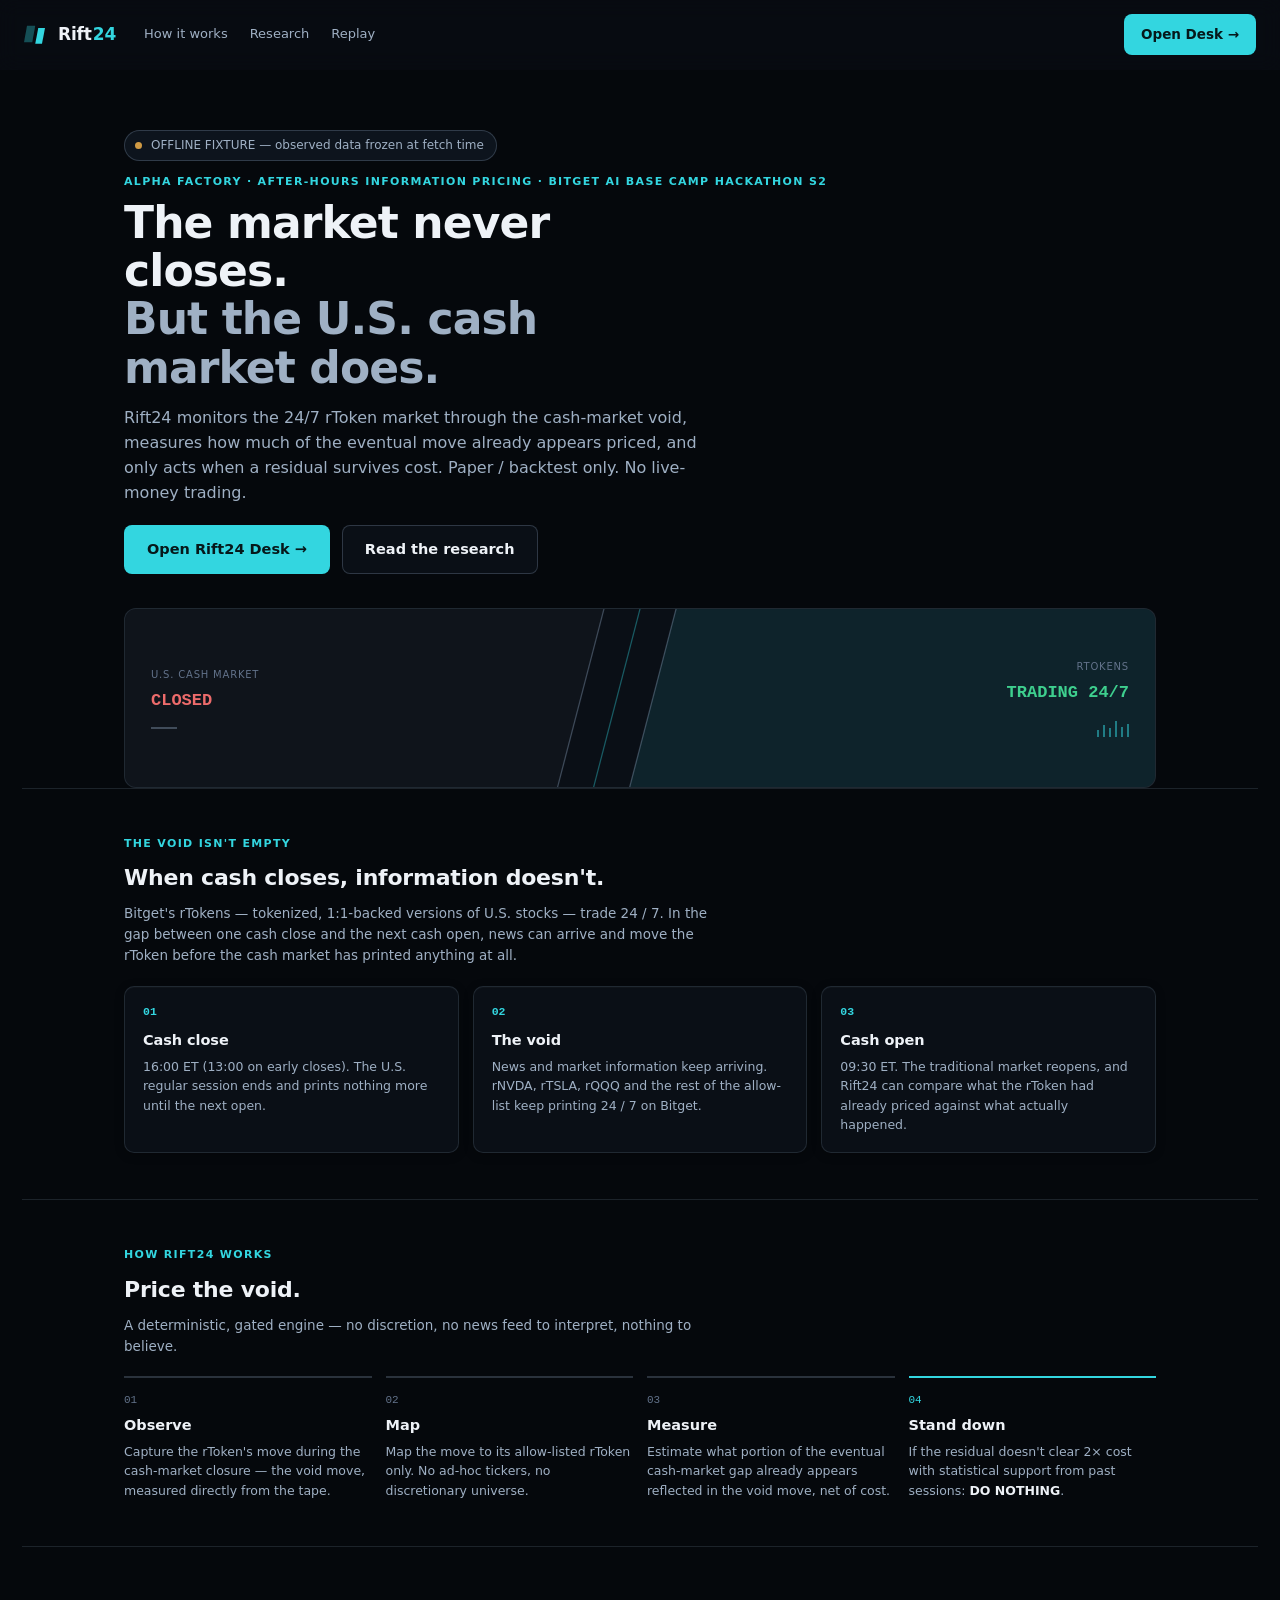
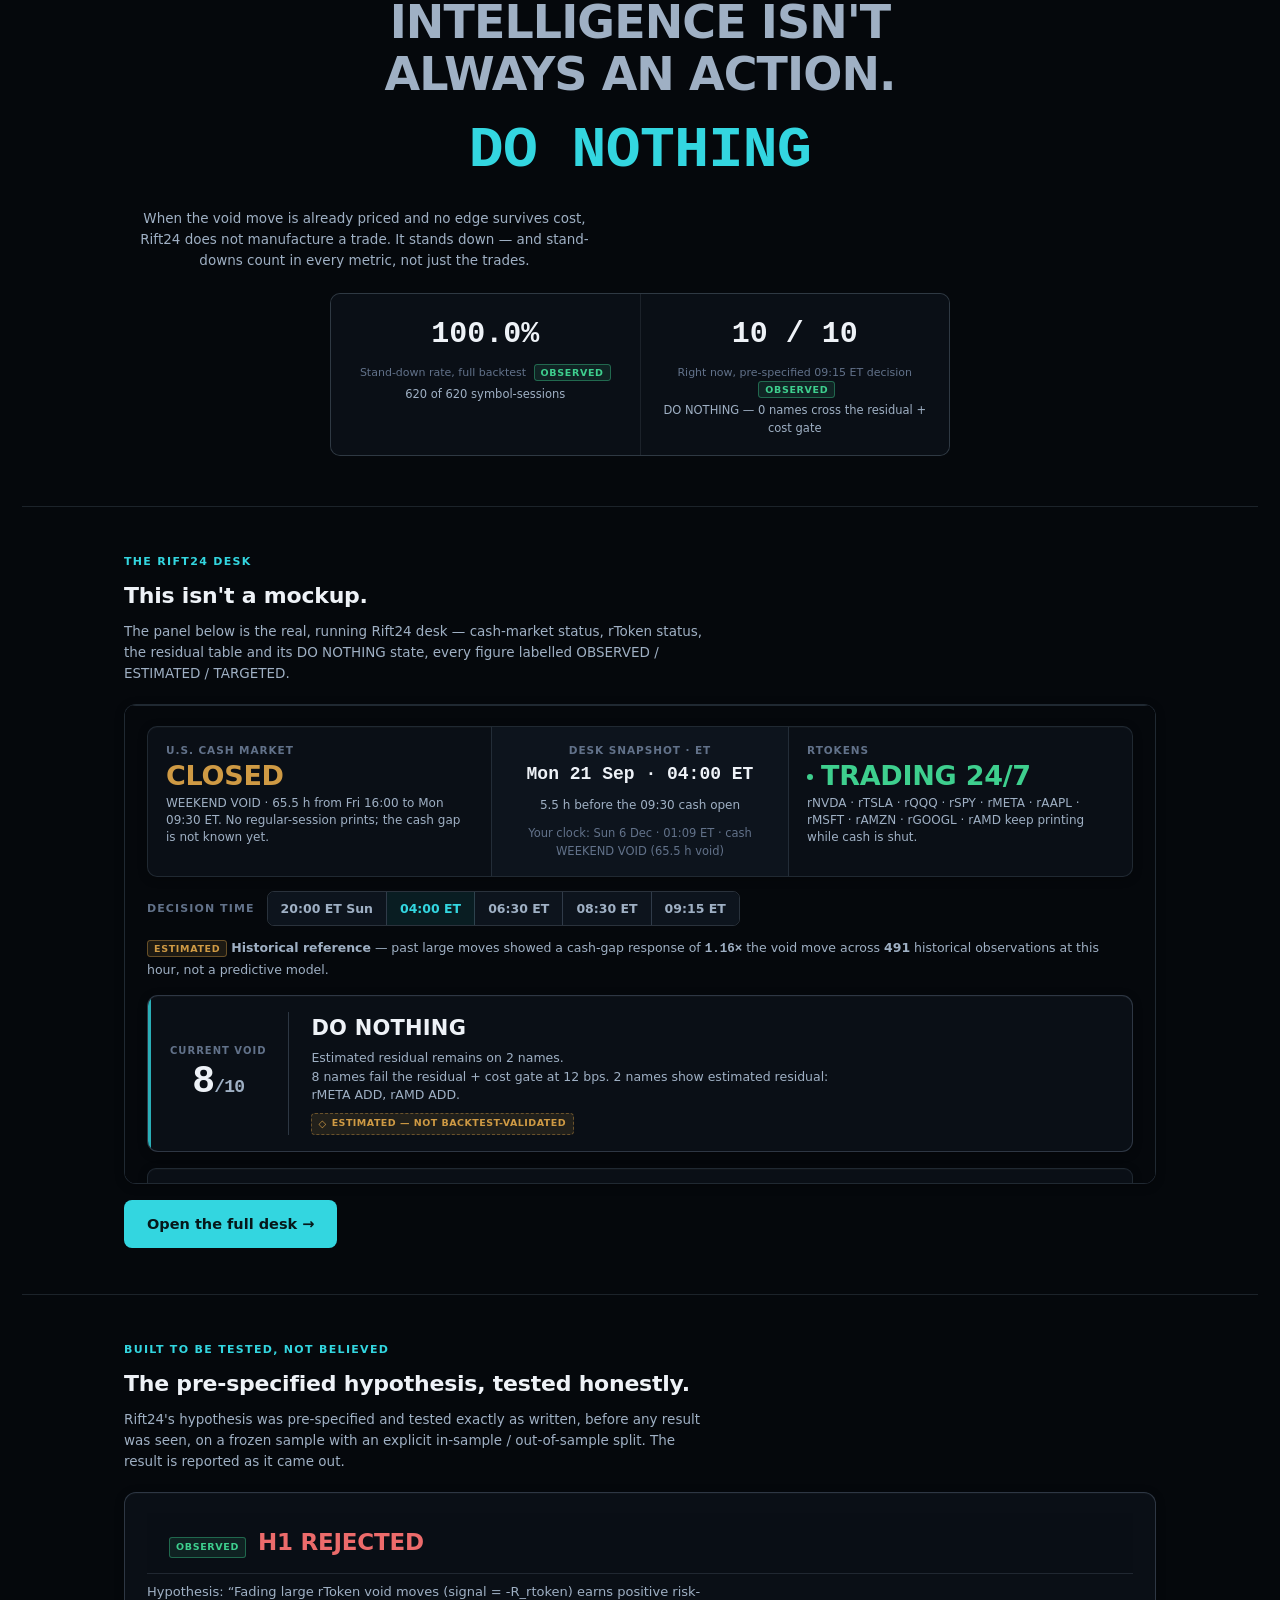
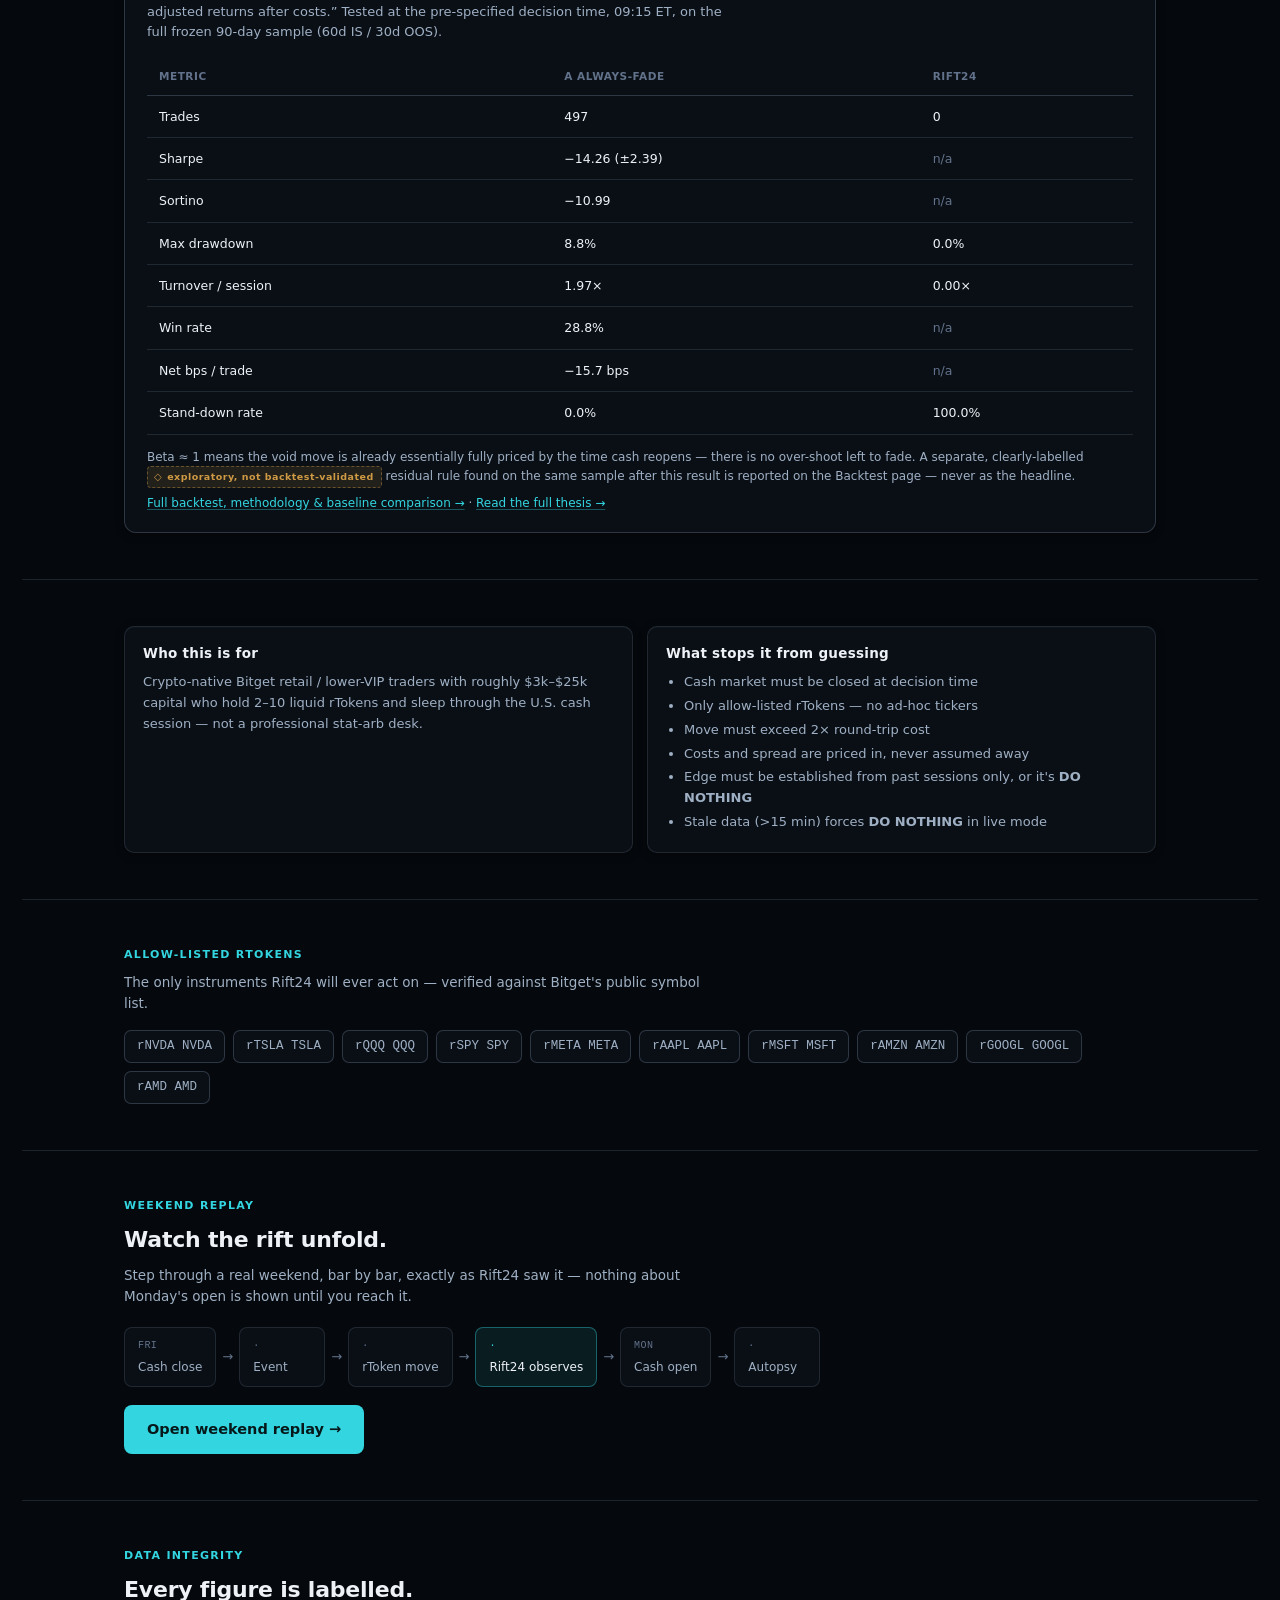
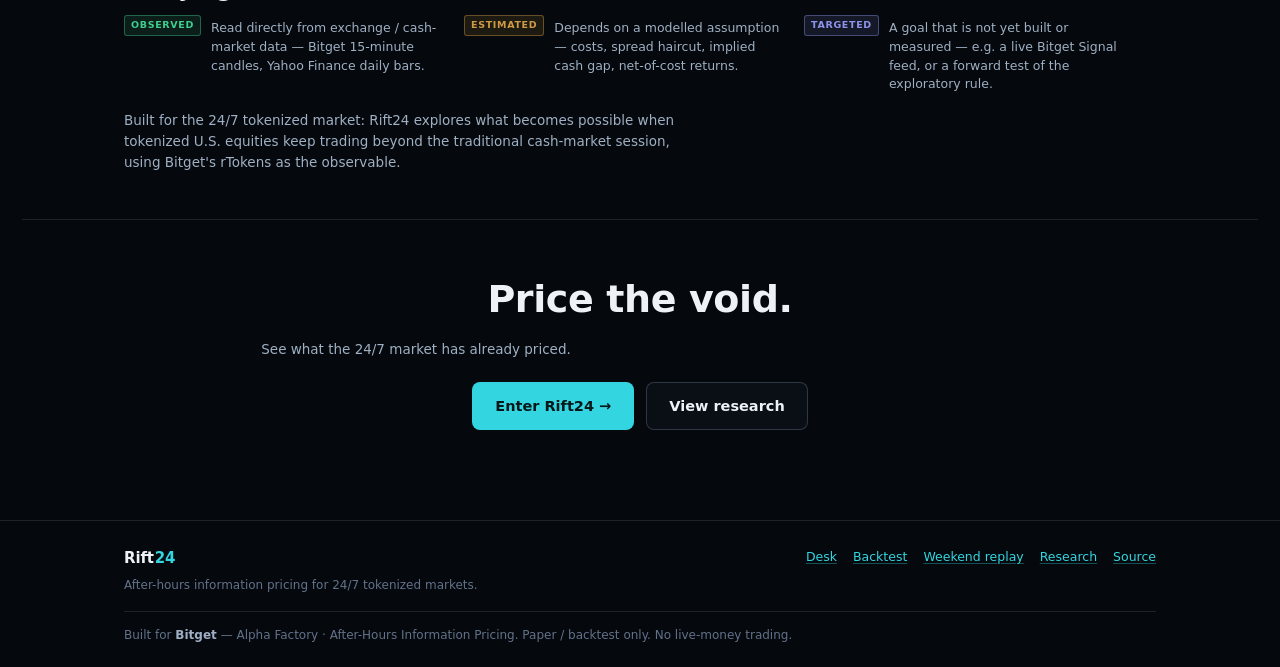
==== commit c79378c3: "Add repo source link to footers and docs Now that the GitHub repo exists, link it from the desk, lan" ====
--- a/app/landing/index.html
+++ b/app/landing/index.html
@@ -240,6 +240,7 @@
           <a href="../index.html#backtest">Backtest</a>
           <a href="../index.html#replay">Weekend replay</a>
           <a href="../thesis/">Research</a>
+          <a href="https://github.com/Megacollins/rift24">Source</a>
         </span>
       </div>
       <span class="bitget">Built for <b>Bitget</b> — Alpha Factory · After-Hours Information Pricing. Paper / backtest only. No live-money trading.</span>
